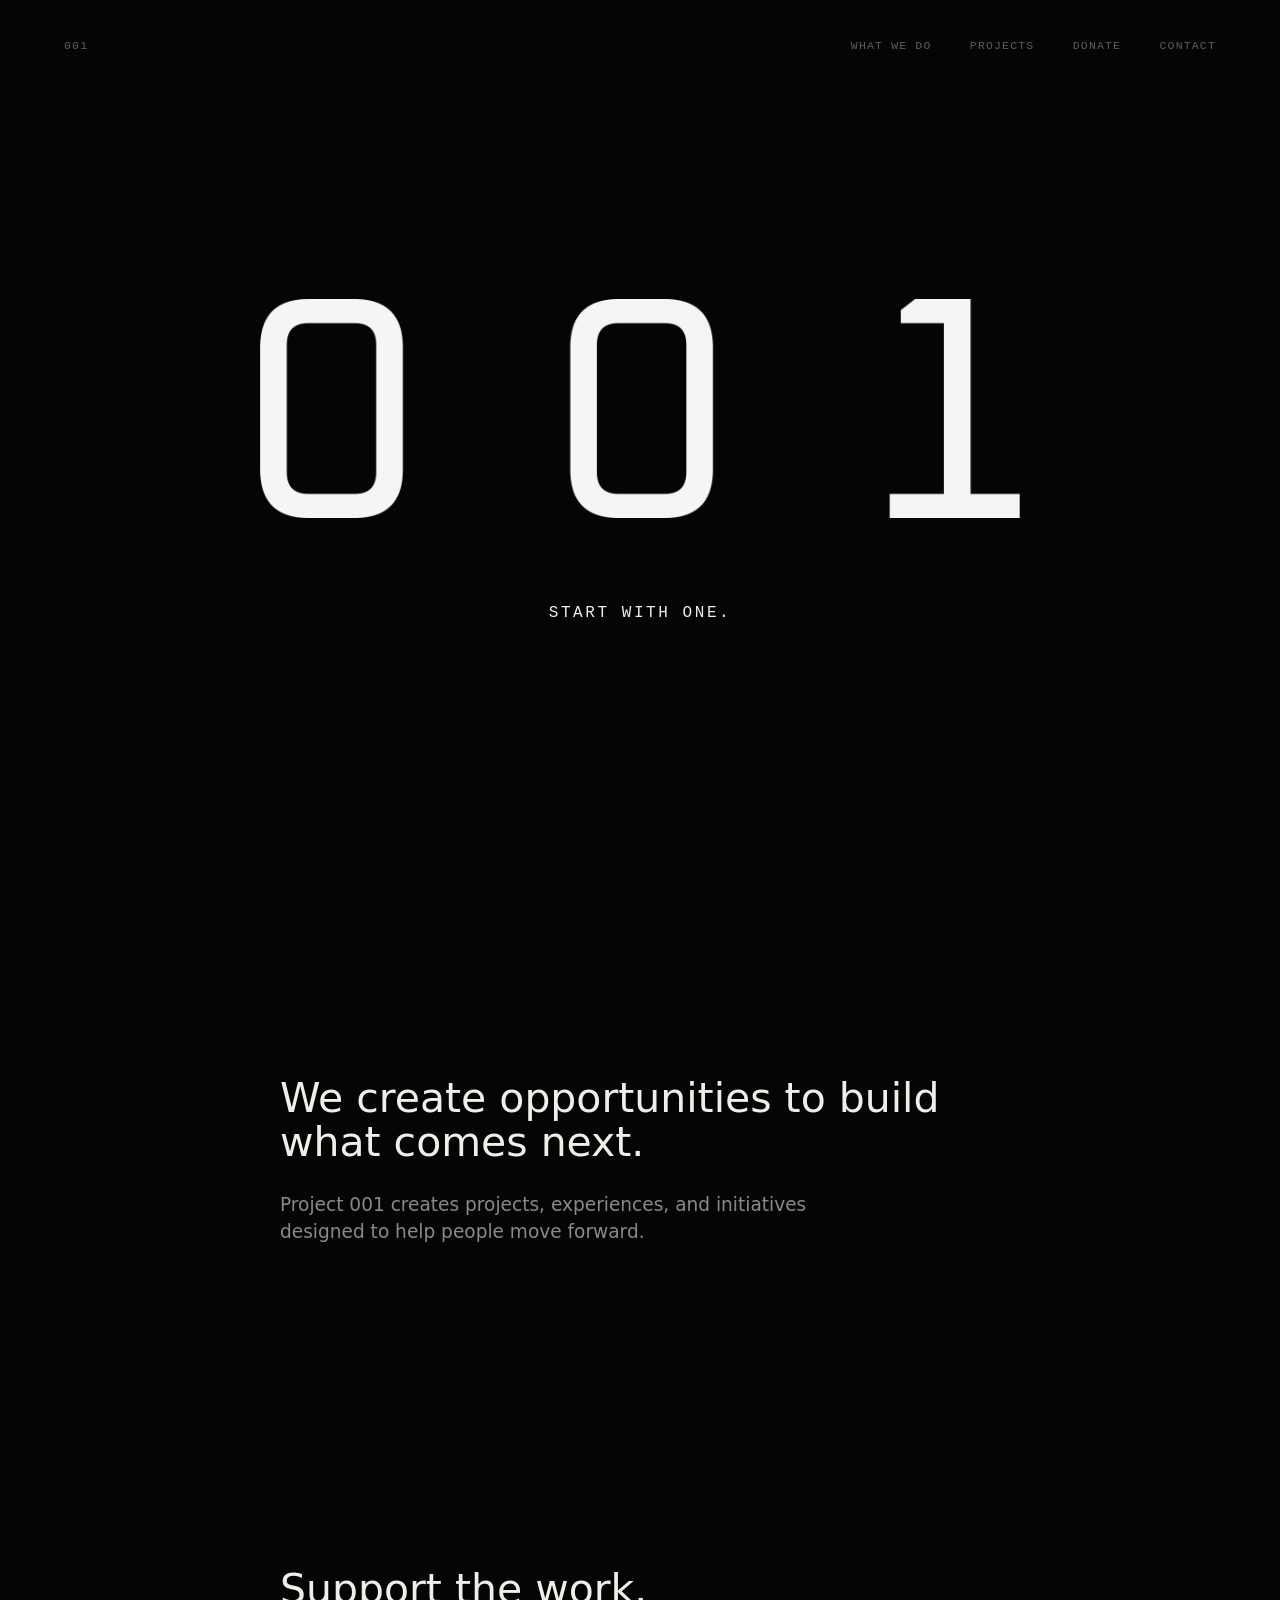
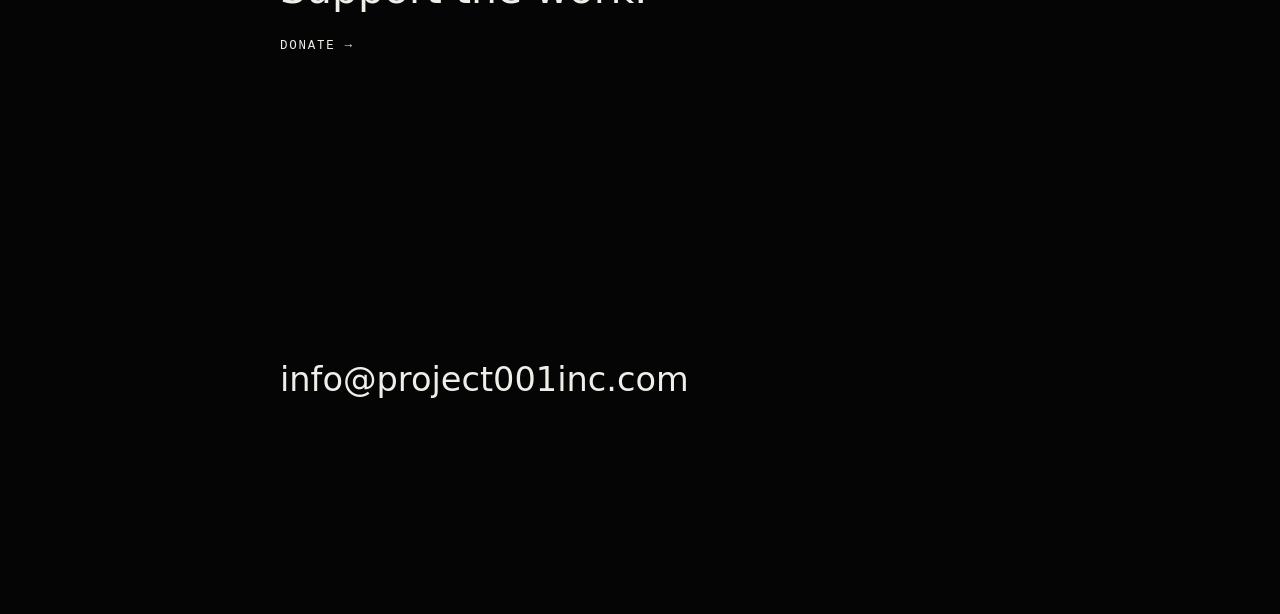
==== index.html @ 3050337a "Force refreshed project styles" ====
<!doctype html>
<html lang="en">
  <head>
    <meta charset="utf-8">
    <meta name="viewport" content="width=device-width, initial-scale=1">
    <title>Project 001 Inc. | Start With One</title>
    <meta
      name="description"
      content="Project 001 creates projects, experiences, and initiatives designed to help people move forward."
    >
    <meta name="robots" content="index,follow">
    <meta name="theme-color" content="#050505">
    <link rel="canonical" href="https://project001inc.com/">

    <meta property="og:type" content="website">
    <meta property="og:title" content="Project 001 Inc.">
    <meta property="og:description" content="Start with one.">
    <meta property="og:url" content="https://project001inc.com/">
    <meta property="og:image" content="https://project001inc.com/assets/001-symbol-blk.png">
    <meta name="twitter:card" content="summary_large_image">
    <meta name="twitter:title" content="Project 001 Inc.">
    <meta name="twitter:description" content="Start with one.">
    <meta name="twitter:image" content="https://project001inc.com/assets/001-symbol-blk.png">

    <link rel="icon" href="assets/favicon.png?v=3" type="image/png" sizes="30x30">
    <link rel="apple-touch-icon" href="assets/001-symbol-blk.png">
    <link rel="stylesheet" href="styles.css?v=20261002-projects">
  </head>
  <body>
    <a class="skip-link" href="#main">Skip to content</a>

    <header class="site-header" aria-label="Primary navigation">
      <a class="nav-mark" href="#top" aria-label="Project 001 home">001</a>
      <nav class="nav-links" aria-label="Main menu">
        <a href="#what-we-do">What We Do</a>
        <a href="/projects">Projects</a>
        <a href="#donate">Donate</a>
        <a href="#contact">Contact</a>
      </nav>
    </header>

    <main id="main">
      <section class="hero" id="top" aria-labelledby="site-title">
        <h1 class="visually-hidden" id="site-title">Project 001 Inc.</h1>
        <img class="hero-symbol" src="assets/001-symbol-wht.png" alt="001">
        <p>START WITH ONE.</p>
      </section>

      <section class="section" id="what-we-do" aria-labelledby="what-title">
        <h2 id="what-title">We create opportunities to build what comes next.</h2>
        <p>
          Project 001 creates projects, experiences, and initiatives designed to help
          people move forward.
        </p>
      </section>

      <section class="section donate" id="donate" aria-labelledby="donate-title">
        <h2 id="donate-title">Support the work.</h2>
        <a href="https://www.zeffy.com/en-US/donation-form/support-our-mission-13">DONATE &rarr;</a>
      </section>

      <section class="section contact" id="contact" aria-label="Contact">
        <a href="mailto:info@project001inc.com">info@project001inc.com</a>
      </section>
    </main>
  </body>
</html>
---- styles.css ----
:root {
  --bg: #050505;
  --text: #efeee8;
  --muted: #8a8a84;
  --quiet: #5d5d58;
  --mono: "SFMono-Regular", "Roboto Mono", "Cascadia Code", Menlo, Consolas, monospace;
  --sans: Inter, ui-sans-serif, system-ui, -apple-system, BlinkMacSystemFont, "Segoe UI", sans-serif;
}

*,
*::before,
*::after {
  box-sizing: border-box;
}

html {
  scroll-behavior: smooth;
  background: var(--bg);
}

body {
  margin: 0;
  color: var(--text);
  background: var(--bg);
  font-family: var(--sans);
  line-height: 1.45;
  text-rendering: optimizeLegibility;
}

img {
  display: block;
  max-width: 100%;
}

video {
  display: block;
  max-width: 100%;
}

a {
  color: inherit;
  text-decoration: none;
}

a:focus-visible {
  outline: 1px solid var(--text);
  outline-offset: 6px;
}

.visually-hidden {
  position: absolute;
  width: 1px;
  height: 1px;
  overflow: hidden;
  clip: rect(0, 0, 0, 0);
  white-space: nowrap;
}

.skip-link {
  position: fixed;
  top: 18px;
  left: 18px;
  z-index: 100;
  transform: translateY(-160%);
  background: var(--text);
  color: var(--bg);
  padding: 8px 10px;
  font-family: var(--mono);
  font-size: 0.7rem;
}

.skip-link:focus {
  transform: translateY(0);
}

.site-header {
  position: fixed;
  inset: 0 0 auto;
  z-index: 10;
  display: flex;
  align-items: center;
  justify-content: space-between;
  gap: 24px;
  padding: clamp(18px, 3vw, 38px) clamp(18px, 5vw, 72px);
  color: var(--quiet);
  font-family: var(--mono);
  font-size: 0.72rem;
  letter-spacing: 0.1em;
  text-transform: uppercase;
}

.nav-mark,
.nav-links a {
  transition: color 160ms ease;
}

.nav-mark:hover,
.nav-links a:hover {
  color: var(--text);
}

.nav-links {
  display: flex;
  flex-wrap: wrap;
  justify-content: flex-end;
  gap: clamp(16px, 3vw, 42px);
}

.hero {
  min-height: 100svh;
  display: flex;
  flex-direction: column;
  align-items: center;
  justify-content: center;
  padding: 120px 24px 96px;
  text-align: center;
}

.hero-symbol {
  width: min(760px, 84vw);
  opacity: 0.96;
}

.hero p {
  margin: clamp(46px, 7vw, 84px) 0 0;
  color: var(--text);
  font-family: var(--mono);
  font-size: clamp(0.82rem, 1.3vw, 1rem);
  letter-spacing: 0.16em;
  text-transform: uppercase;
}

.section {
  width: min(720px, calc(100% - 48px));
  min-height: 58svh;
  margin: 0 auto;
  display: flex;
  flex-direction: column;
  justify-content: center;
  padding: 16vh 0;
  scroll-margin-top: 90px;
}

h2 {
  max-width: 680px;
  margin: 0;
  color: var(--text);
  font-size: clamp(1.65rem, 3.2vw, 2.65rem);
  font-weight: 360;
  line-height: 1.08;
  letter-spacing: 0;
}

.section p {
  max-width: 560px;
  margin: 28px 0 0;
  color: var(--muted);
  font-size: clamp(1rem, 1.45vw, 1.16rem);
  font-weight: 350;
}

.donate {
  min-height: 42svh;
}

.donate a {
  width: fit-content;
  margin-top: 26px;
  color: var(--text);
  font-family: var(--mono);
  font-size: 0.78rem;
  letter-spacing: 0.14em;
  text-transform: uppercase;
  transition: color 160ms ease, transform 160ms ease;
}

.donate a:hover {
  color: var(--muted);
  transform: translateX(4px);
}

.contact {
  min-height: 46svh;
  padding-bottom: 22vh;
}

.contact a {
  width: fit-content;
  color: var(--text);
  font-size: clamp(1.24rem, 3vw, 2.1rem);
  font-weight: 320;
  letter-spacing: 0;
  overflow-wrap: anywhere;
  transition: color 160ms ease;
}

.contact a:hover {
  color: var(--muted);
}

.page {
  width: min(1120px, calc(100% - 48px));
  min-height: 100svh;
  margin: 0 auto;
  padding: clamp(132px, 18vh, 220px) 0 clamp(90px, 16vh, 180px);
}

.page-narrow {
  width: min(760px, calc(100% - 48px));
}

.page h1,
.project-title {
  margin: 0;
  color: var(--text);
  font-size: clamp(2.3rem, 7vw, 6.2rem);
  font-weight: 320;
  line-height: 0.96;
  letter-spacing: 0;
}

.page h1 {
  text-transform: uppercase;
}

.page-intro {
  margin: 28px 0 0;
  color: var(--muted);
  font-size: clamp(1rem, 1.45vw, 1.16rem);
  font-weight: 350;
}

.project-index {
  margin-top: clamp(72px, 12vw, 140px);
}

.project-row {
  display: grid;
  grid-template-columns: minmax(0, 1fr) minmax(150px, 240px) auto;
  gap: clamp(18px, 4vw, 58px);
  align-items: baseline;
  padding: clamp(30px, 5vw, 58px) 0;
  border-top: 1px solid rgba(239, 238, 232, 0.12);
  color: var(--text);
  transition: color 160ms ease;
}

.project-row:last-child {
  border-bottom: 1px solid rgba(239, 238, 232, 0.12);
}

.project-row strong {
  font-size: clamp(1.8rem, 4.6vw, 4.7rem);
  font-weight: 320;
  line-height: 1;
  letter-spacing: 0;
}

.project-row span,
.project-row em {
  color: var(--quiet);
  font-family: var(--mono);
  font-size: 0.72rem;
  font-style: normal;
  letter-spacing: 0.1em;
  line-height: 1.7;
  text-transform: uppercase;
}

.project-row:hover span,
.project-row:hover em {
  color: var(--muted);
}

.project-detail {
  width: min(1120px, calc(100% - 48px));
  margin: 0 auto;
  padding: clamp(132px, 18vh, 220px) 0 clamp(90px, 16vh, 180px);
}

.project-description {
  max-width: 740px;
  margin: clamp(34px, 6vw, 64px) 0 0;
  color: var(--muted);
  font-size: clamp(1.08rem, 1.7vw, 1.38rem);
  font-weight: 350;
}

.partner-line,
.history-line {
  margin: 24px 0 0;
  color: var(--quiet);
  font-family: var(--mono);
  font-size: 0.72rem;
  letter-spacing: 0.1em;
  text-transform: uppercase;
}

.impact-list {
  display: grid;
  grid-template-columns: repeat(auto-fit, minmax(min(100%, 240px), 1fr));
  gap: clamp(32px, 6vw, 72px);
  margin: clamp(86px, 13vw, 150px) 0;
}

.impact-item strong {
  display: block;
  color: var(--text);
  font-size: clamp(2.5rem, 7vw, 5.8rem);
  font-weight: 300;
  line-height: 0.95;
  letter-spacing: 0;
  text-transform: uppercase;
}

.impact-item .impact-text {
  font-size: clamp(2rem, 3.5vw, 3rem);
  line-height: 1;
}

.impact-item span {
  display: block;
  margin-top: 14px;
  color: var(--quiet);
  font-family: var(--mono);
  font-size: 0.72rem;
  letter-spacing: 0.12em;
  line-height: 1.45;
  text-transform: uppercase;
}

.media-stack {
  display: grid;
  gap: clamp(28px, 5vw, 62px);
}

.media-grid {
  display: grid;
  grid-template-columns: repeat(2, minmax(0, 1fr));
  gap: clamp(24px, 4vw, 44px);
}

.project-media img,
.project-video {
  width: 100%;
  height: auto;
  background: #0b0b0b;
}

.project-video {
  max-width: 560px;
  margin: 0 auto;
  object-fit: contain;
}

.back-link {
  display: inline-flex;
  width: fit-content;
  margin-top: clamp(64px, 10vw, 120px);
  color: var(--quiet);
  font-family: var(--mono);
  font-size: 0.72rem;
  letter-spacing: 0.12em;
  text-transform: uppercase;
  transition: color 160ms ease, transform 160ms ease;
}

.back-link:hover {
  color: var(--text);
  transform: translateX(-4px);
}

@media (max-width: 640px) {
  .site-header {
    align-items: flex-start;
    flex-direction: column;
    gap: 18px;
    position: absolute;
  }

  .nav-links {
    justify-content: flex-start;
    gap: 14px 22px;
  }

  .hero {
    padding-inline: 18px;
  }

  .hero-symbol {
    width: min(92vw, 520px);
  }

  .section {
    width: calc(100% - 36px);
    min-height: 54svh;
  }

  .page,
  .page-narrow,
  .project-detail {
    width: calc(100% - 36px);
    padding-top: 150px;
  }

  .project-row,
  .media-grid {
    grid-template-columns: 1fr;
  }

  .project-row {
    gap: 14px;
    align-items: start;
  }

  .impact-item .impact-text {
    font-size: clamp(1.9rem, 11vw, 3rem);
  }
}

@media (prefers-reduced-motion: reduce) {
  *,
  *::before,
  *::after {
    scroll-behavior: auto !important;
    transition-duration: 0.01ms !important;
    animation-duration: 0.01ms !important;
    animation-iteration-count: 1 !important;
  }
}
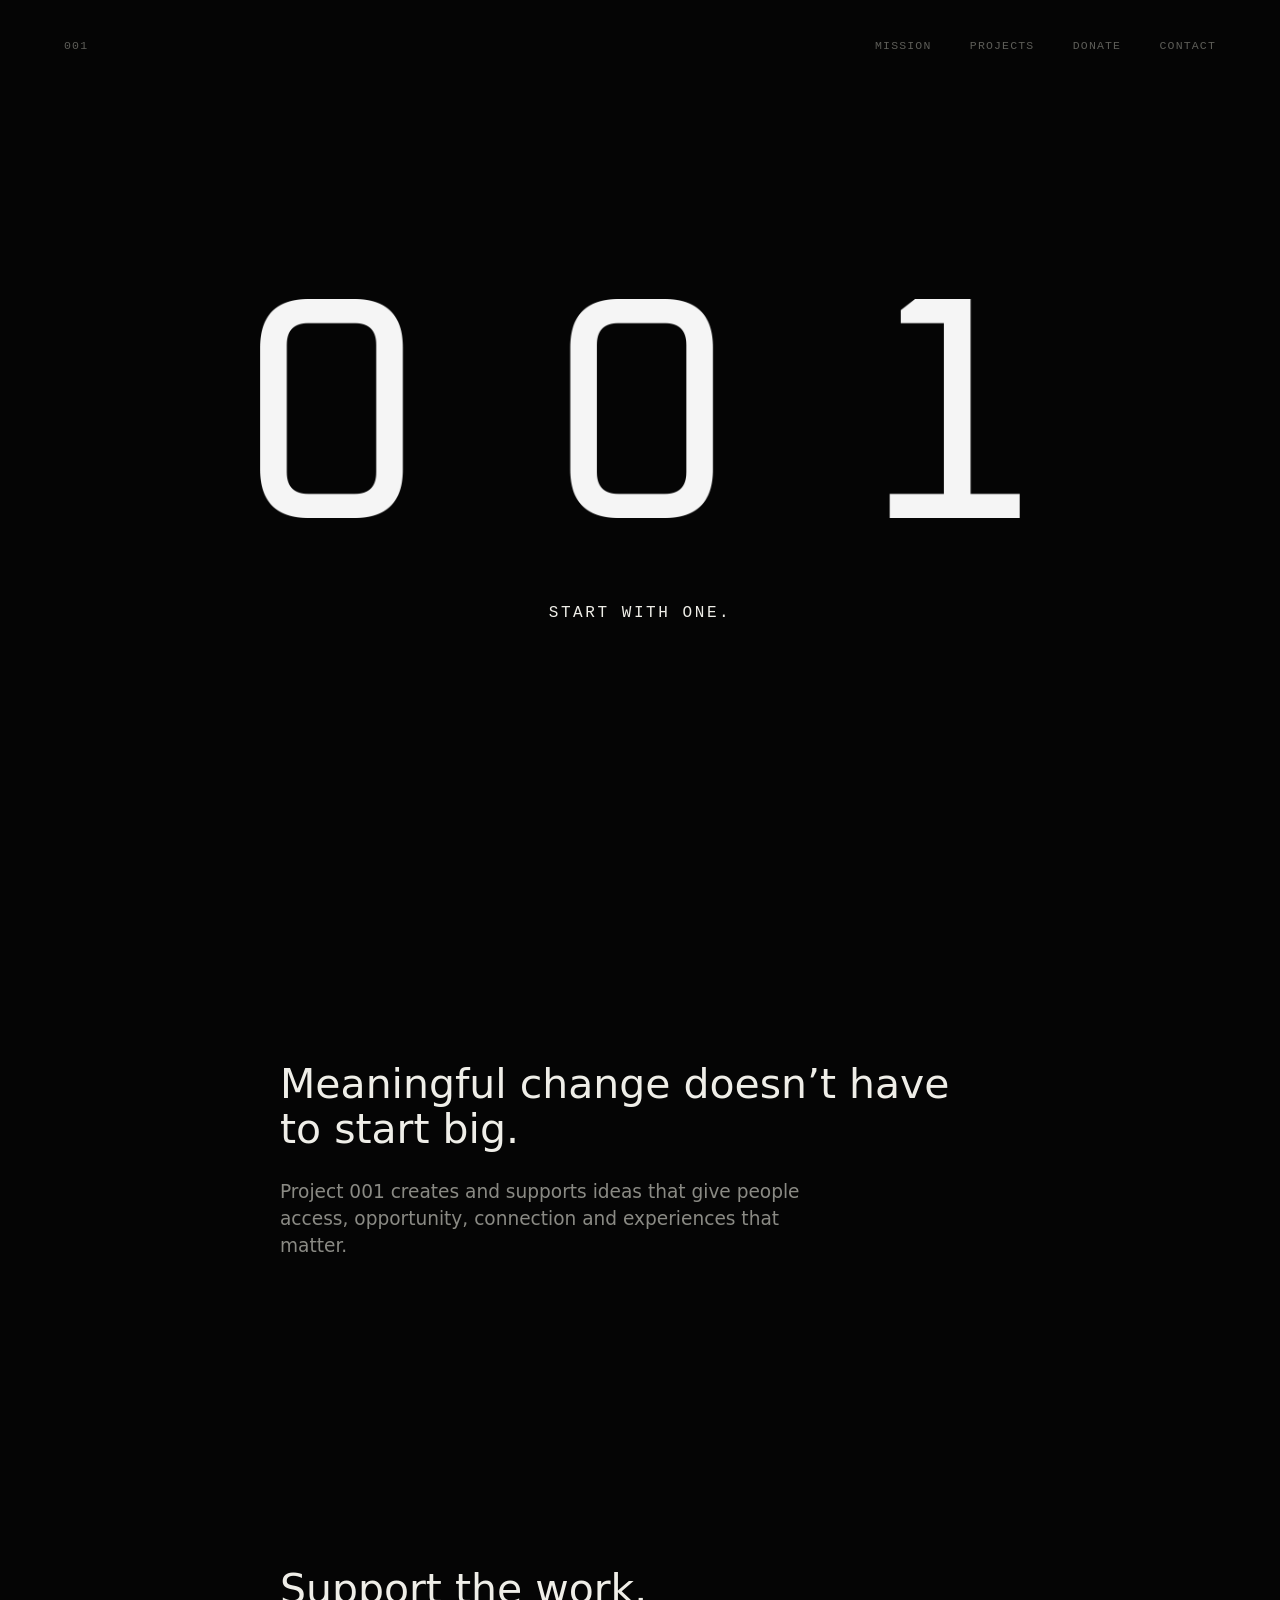
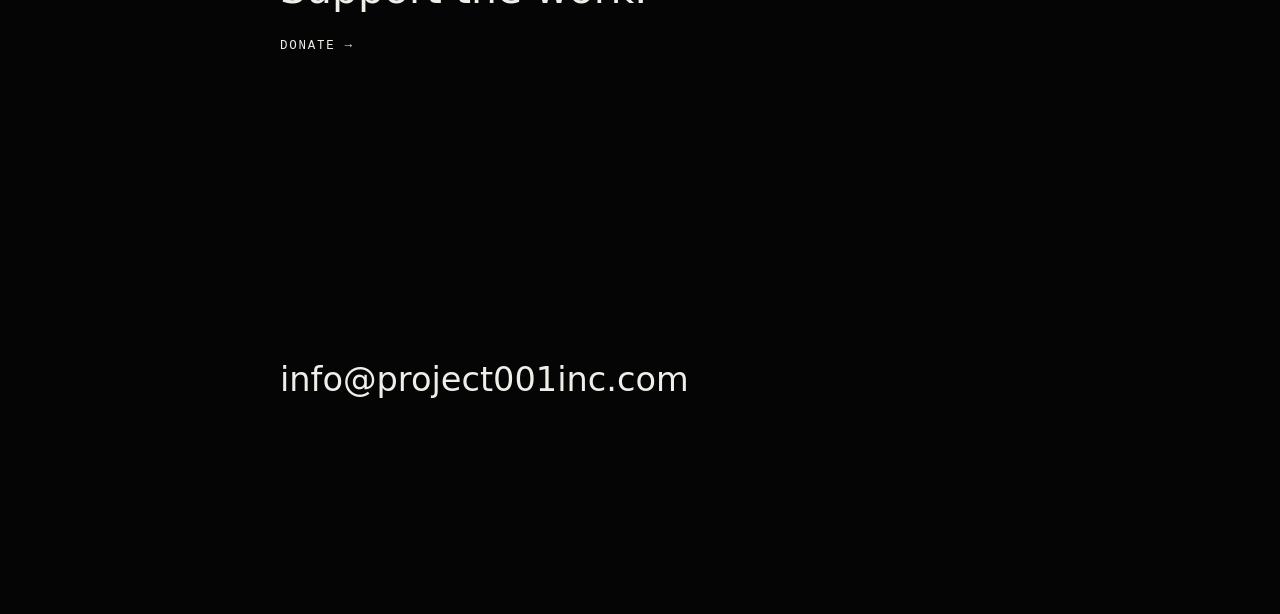
==== commit 3b54a68b: "Add mission page" ====
--- a/index.html
+++ b/index.html
@@ -24,7 +24,7 @@
 
     <link rel="icon" href="assets/favicon.png?v=3" type="image/png" sizes="30x30">
     <link rel="apple-touch-icon" href="assets/001-symbol-blk.png">
-    <link rel="stylesheet" href="styles.css?v=20261002-projects">
+    <link rel="stylesheet" href="styles.css?v=20261002-mission-1">
   </head>
   <body>
     <a class="skip-link" href="#main">Skip to content</a>
@@ -32,7 +32,7 @@
     <header class="site-header" aria-label="Primary navigation">
       <a class="nav-mark" href="#top" aria-label="Project 001 home">001</a>
       <nav class="nav-links" aria-label="Main menu">
-        <a href="#what-we-do">What We Do</a>
+        <a href="/mission/">Mission</a>
         <a href="/projects">Projects</a>
         <a href="#donate">Donate</a>
         <a href="#contact">Contact</a>
@@ -46,11 +46,11 @@
         <p>START WITH ONE.</p>
       </section>
 
-      <section class="section" id="what-we-do" aria-labelledby="what-title">
-        <h2 id="what-title">We create opportunities to build what comes next.</h2>
+      <section class="section" id="mission" aria-labelledby="mission-title">
+        <h2 id="mission-title">Meaningful change doesn&rsquo;t have to start big.</h2>
         <p>
-          Project 001 creates projects, experiences, and initiatives designed to help
-          people move forward.
+          Project 001 creates and supports ideas that give people access,
+          opportunity, connection and experiences that matter.
         </p>
       </section>
 
--- a/styles.css
+++ b/styles.css
@@ -30,6 +30,7 @@
 img {
   display: block;
   max-width: 100%;
+  height: auto;
 }
 
 video {
@@ -45,6 +46,20 @@
 a:focus-visible {
   outline: 1px solid var(--text);
   outline-offset: 6px;
+}
+
+button {
+  font: inherit;
+}
+
+button:focus-visible {
+  outline: 1px solid var(--text);
+  outline-offset: 6px;
+}
+
+.video-modal-open,
+.video-modal-open body {
+  overflow: hidden;
 }
 
 .visually-hidden {
@@ -230,6 +245,31 @@
   font-weight: 350;
 }
 
+.mission-page p {
+  max-width: 620px;
+  margin: 30px 0 0;
+  color: var(--muted);
+  font-size: clamp(1rem, 1.45vw, 1.16rem);
+  font-weight: 350;
+}
+
+.mission-page .mission-statement {
+  margin-top: clamp(42px, 7vw, 72px);
+  color: var(--text);
+  font-size: clamp(1.35rem, 2.4vw, 2rem);
+  font-weight: 350;
+  line-height: 1.14;
+}
+
+.mission-page .mission-closing {
+  margin-top: clamp(52px, 8vw, 86px);
+  color: var(--text);
+  font-family: var(--mono);
+  font-size: 0.78rem;
+  letter-spacing: 0.16em;
+  text-transform: uppercase;
+}
+
 .project-index {
   margin-top: clamp(72px, 12vw, 140px);
 }
@@ -286,6 +326,27 @@
   font-weight: 350;
 }
 
+.project-cta {
+  display: inline-flex;
+  width: fit-content;
+  margin-top: 28px;
+  padding: 0;
+  border: 0;
+  color: var(--text);
+  background: transparent;
+  cursor: pointer;
+  font-family: var(--mono);
+  font-size: 0.72rem;
+  letter-spacing: 0.14em;
+  text-transform: uppercase;
+  transition: color 160ms ease, transform 160ms ease;
+}
+
+.project-cta:hover {
+  color: var(--muted);
+  transform: translateX(4px);
+}
+
 .partner-line,
 .history-line {
   margin: 24px 0 0;
@@ -298,9 +359,14 @@
 
 .impact-list {
   display: grid;
-  grid-template-columns: repeat(auto-fit, minmax(min(100%, 240px), 1fr));
-  gap: clamp(32px, 6vw, 72px);
-  margin: clamp(86px, 13vw, 150px) 0;
+  grid-template-columns: repeat(auto-fit, minmax(min(100%, 170px), 1fr));
+  align-items: start;
+  gap: clamp(30px, 5vw, 56px);
+  margin: clamp(78px, 12vw, 132px) 0;
+}
+
+.impact-item {
+  align-self: start;
 }
 
 .impact-item strong {
@@ -314,8 +380,8 @@
 }
 
 .impact-item .impact-text {
-  font-size: clamp(2rem, 3.5vw, 3rem);
-  line-height: 1;
+  font-size: clamp(1.5rem, 2vw, 2rem);
+  line-height: 1.06;
 }
 
 .impact-item span {
@@ -331,7 +397,7 @@
 
 .media-stack {
   display: grid;
-  gap: clamp(28px, 5vw, 62px);
+  gap: clamp(32px, 5vw, 62px);
 }
 
 .media-grid {
@@ -340,17 +406,192 @@
   gap: clamp(24px, 4vw, 44px);
 }
 
-.project-media img,
-.project-video {
+.project-media {
+  margin: 0;
+}
+
+.project-media img {
   width: 100%;
   height: auto;
   background: #0b0b0b;
 }
 
-.project-video {
-  max-width: 560px;
+.media-crop img {
+  height: 100%;
+  object-fit: cover;
+}
+
+.media-crop {
+  overflow: hidden;
+}
+
+.media-wide {
+  width: 100%;
+}
+
+.media-medium {
+  width: min(760px, 100%);
+  margin-inline: auto;
+}
+
+.media-object {
+  margin-inline: auto;
+}
+
+.video-modal {
+  position: fixed;
+  inset: 0;
+  z-index: 40;
+  display: grid;
+  place-items: center;
+  padding: 24px;
+  background: rgba(5, 5, 5, 0.9);
+}
+
+.video-modal[hidden] {
+  display: none;
+}
+
+.video-modal__panel {
+  width: min(820px, 100%);
+  padding: clamp(18px, 3vw, 32px) 0 0;
+  border-top: 1px solid rgba(239, 238, 232, 0.16);
+}
+
+.video-modal__header {
+  display: flex;
+  align-items: baseline;
+  justify-content: space-between;
+  gap: 24px;
+  margin-bottom: 18px;
+}
+
+.video-modal__title,
+.video-modal__close {
+  margin: 0;
+  color: var(--quiet);
+  background: transparent;
+  border: 0;
+  font-family: var(--mono);
+  font-size: 0.72rem;
+  letter-spacing: 0.14em;
+  line-height: 1.45;
+  text-transform: uppercase;
+}
+
+.video-modal__close {
+  padding: 0;
+  color: var(--text);
+  cursor: pointer;
+  transition: color 160ms ease;
+}
+
+.video-modal__close:hover {
+  color: var(--muted);
+}
+
+.video-modal__video {
+  width: 100%;
+  max-height: min(76vh, 760px);
   margin: 0 auto;
+  background: #000;
   object-fit: contain;
+}
+
+.game-panel {
+  aspect-ratio: 16 / 9;
+}
+
+.game-secondary-grid {
+  grid-template-columns: repeat(3, minmax(0, 1fr));
+}
+
+.game-secondary-grid .project-media {
+  aspect-ratio: 4 / 5;
+}
+
+.game-panel img,
+.game-secondary-grid img {
+  width: 100%;
+  height: 100%;
+  object-fit: cover;
+}
+
+.game-panel img {
+  object-position: center 49%;
+}
+
+.game-audience-one img {
+  object-position: center 54%;
+}
+
+.game-audience-two img {
+  object-position: center 58%;
+}
+
+.game-presentation img {
+  object-position: center 52%;
+}
+
+.fineprint-media {
+  grid-template-columns: minmax(0, 0.703fr) minmax(0, 1.408fr);
+  align-items: center;
+  gap: clamp(32px, 5vw, 58px);
+}
+
+.fineprint-media img {
+  background: transparent;
+}
+
+.fineprint-cover {
+  width: 100%;
+}
+
+.fineprint-spread {
+  width: 100%;
+}
+
+.rising-media .rising-group img {
+  width: 100%;
+}
+
+.canam-media .project-media img {
+  width: 100%;
+}
+
+.gem-media {
+  gap: clamp(28px, 4vw, 48px);
+}
+
+.gem-studio-pair {
+  display: grid;
+  grid-template-columns: repeat(2, minmax(0, 1fr));
+  gap: clamp(24px, 4vw, 44px);
+  align-items: start;
+}
+
+.gem-studio-pair .project-media:nth-child(2) {
+  margin-top: 0;
+}
+
+.gem-studio-pair .project-media {
+  aspect-ratio: 4 / 5;
+}
+
+.gem-studio img {
+  object-position: center 76%;
+}
+
+.gem-event {
+  width: 100%;
+  aspect-ratio: 4 / 3;
+}
+
+.gem-event img {
+  width: 100%;
+  height: 100%;
+  object-fit: cover;
+  object-position: center top;
 }
 
 .back-link {
@@ -404,7 +645,9 @@
   }
 
   .project-row,
-  .media-grid {
+  .media-grid,
+  .gem-studio-pair,
+  .fineprint-media {
     grid-template-columns: 1fr;
   }
 
@@ -413,8 +656,43 @@
     align-items: start;
   }
 
-  .impact-item .impact-text {
-    font-size: clamp(1.9rem, 11vw, 3rem);
+  .impact-list {
+    grid-template-columns: repeat(2, minmax(0, 1fr));
+  }
+
+  .game-panel,
+  .game-secondary-grid .project-media,
+  .gem-studio-pair .project-media,
+  .gem-event {
+    aspect-ratio: auto;
+    overflow: visible;
+  }
+
+  .game-panel img,
+  .game-secondary-grid img,
+  .gem-studio img,
+  .gem-event img {
+    width: 100%;
+    height: auto;
+    object-fit: contain;
+  }
+
+  .fineprint-cover {
+    width: min(330px, 82vw);
+  }
+
+  .fineprint-spread {
+    width: 100%;
+  }
+
+  .gem-studio-pair .project-media:nth-child(2) {
+    margin-top: 0;
+  }
+}
+
+@media (max-width: 420px) {
+  .impact-list {
+    grid-template-columns: 1fr;
   }
 }
 
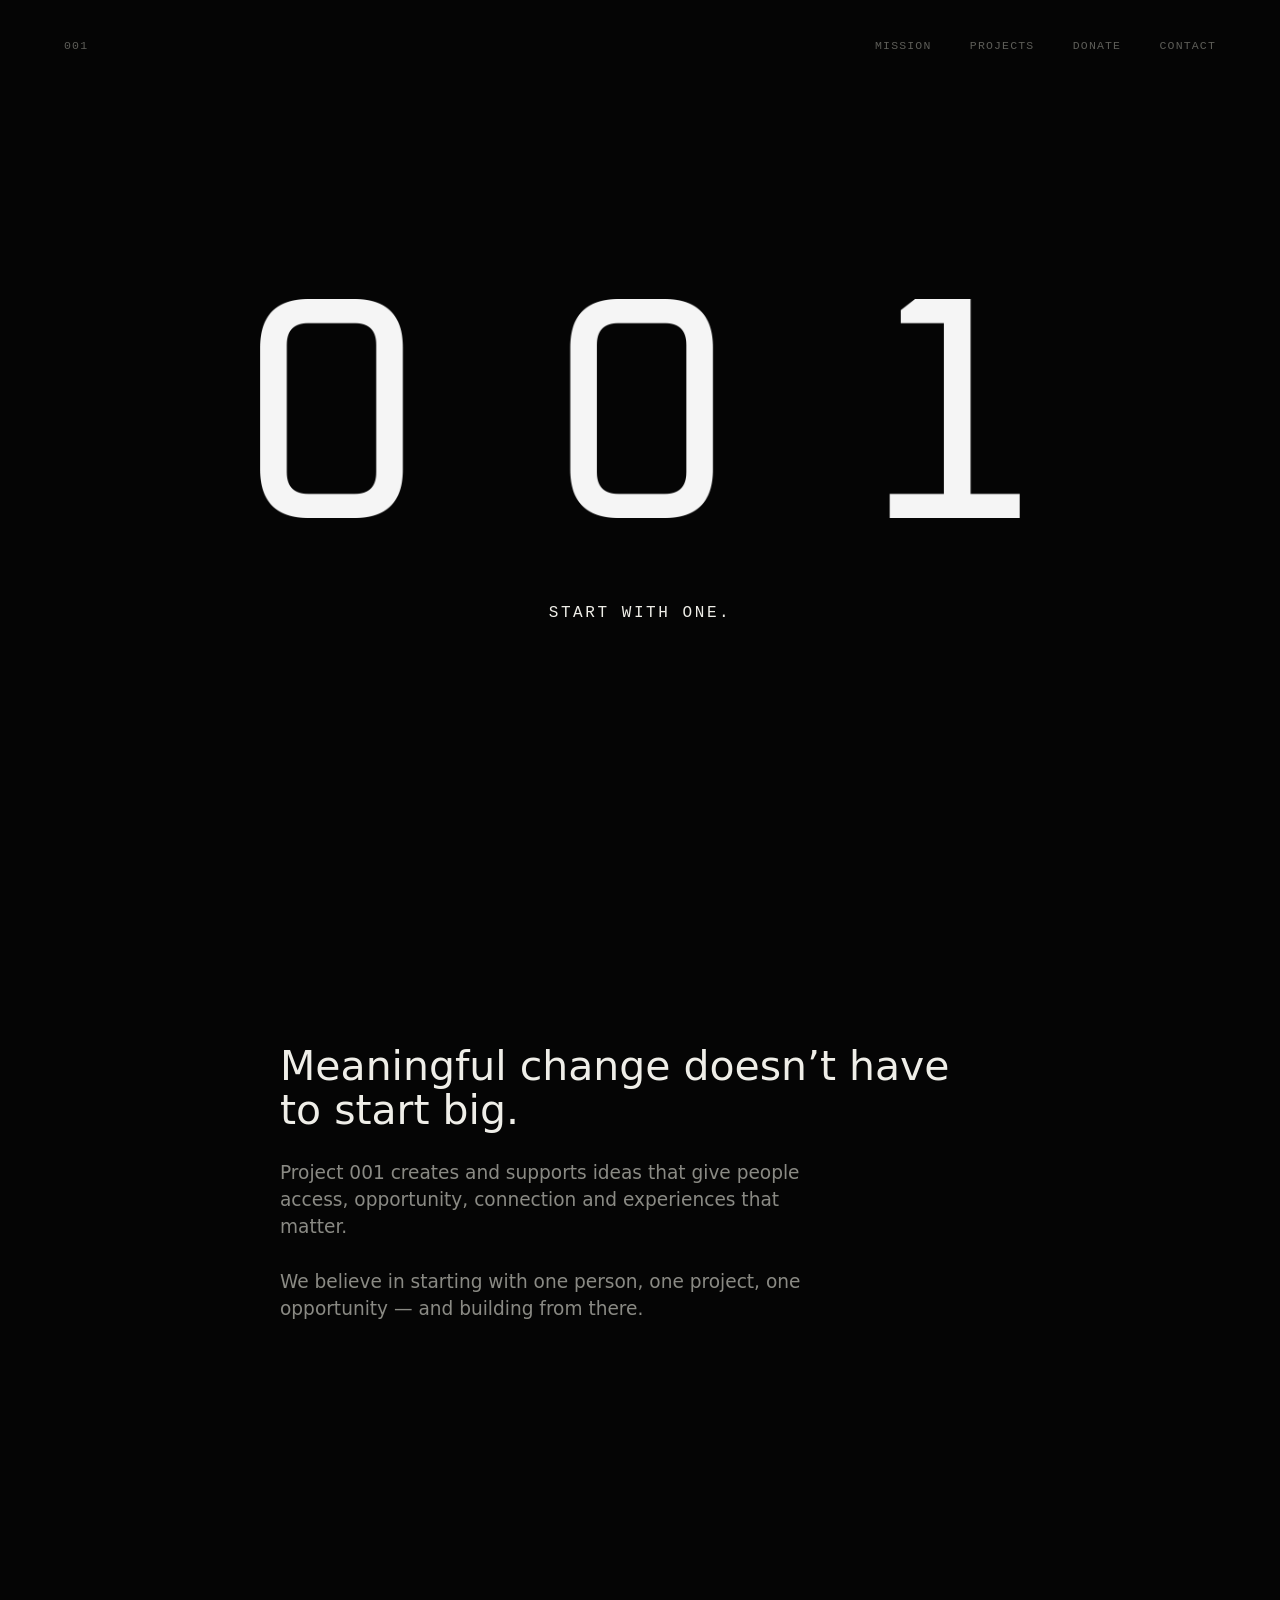
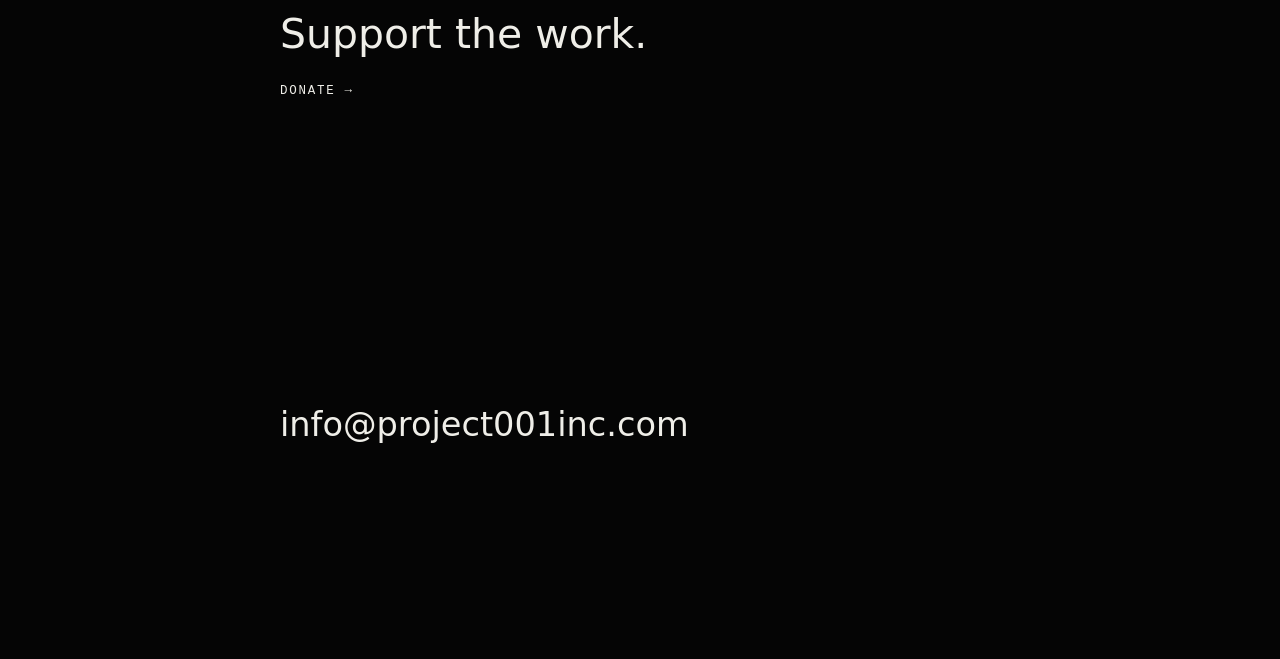
==== commit 4c8a7c35: "Add homepage mission belief line" ====
--- a/index.html
+++ b/index.html
@@ -52,6 +52,10 @@
           Project 001 creates and supports ideas that give people access,
           opportunity, connection and experiences that matter.
         </p>
+        <p>
+          We believe in starting with one person, one project, one opportunity —
+          and building from there.
+        </p>
       </section>
 
       <section class="section donate" id="donate" aria-labelledby="donate-title">
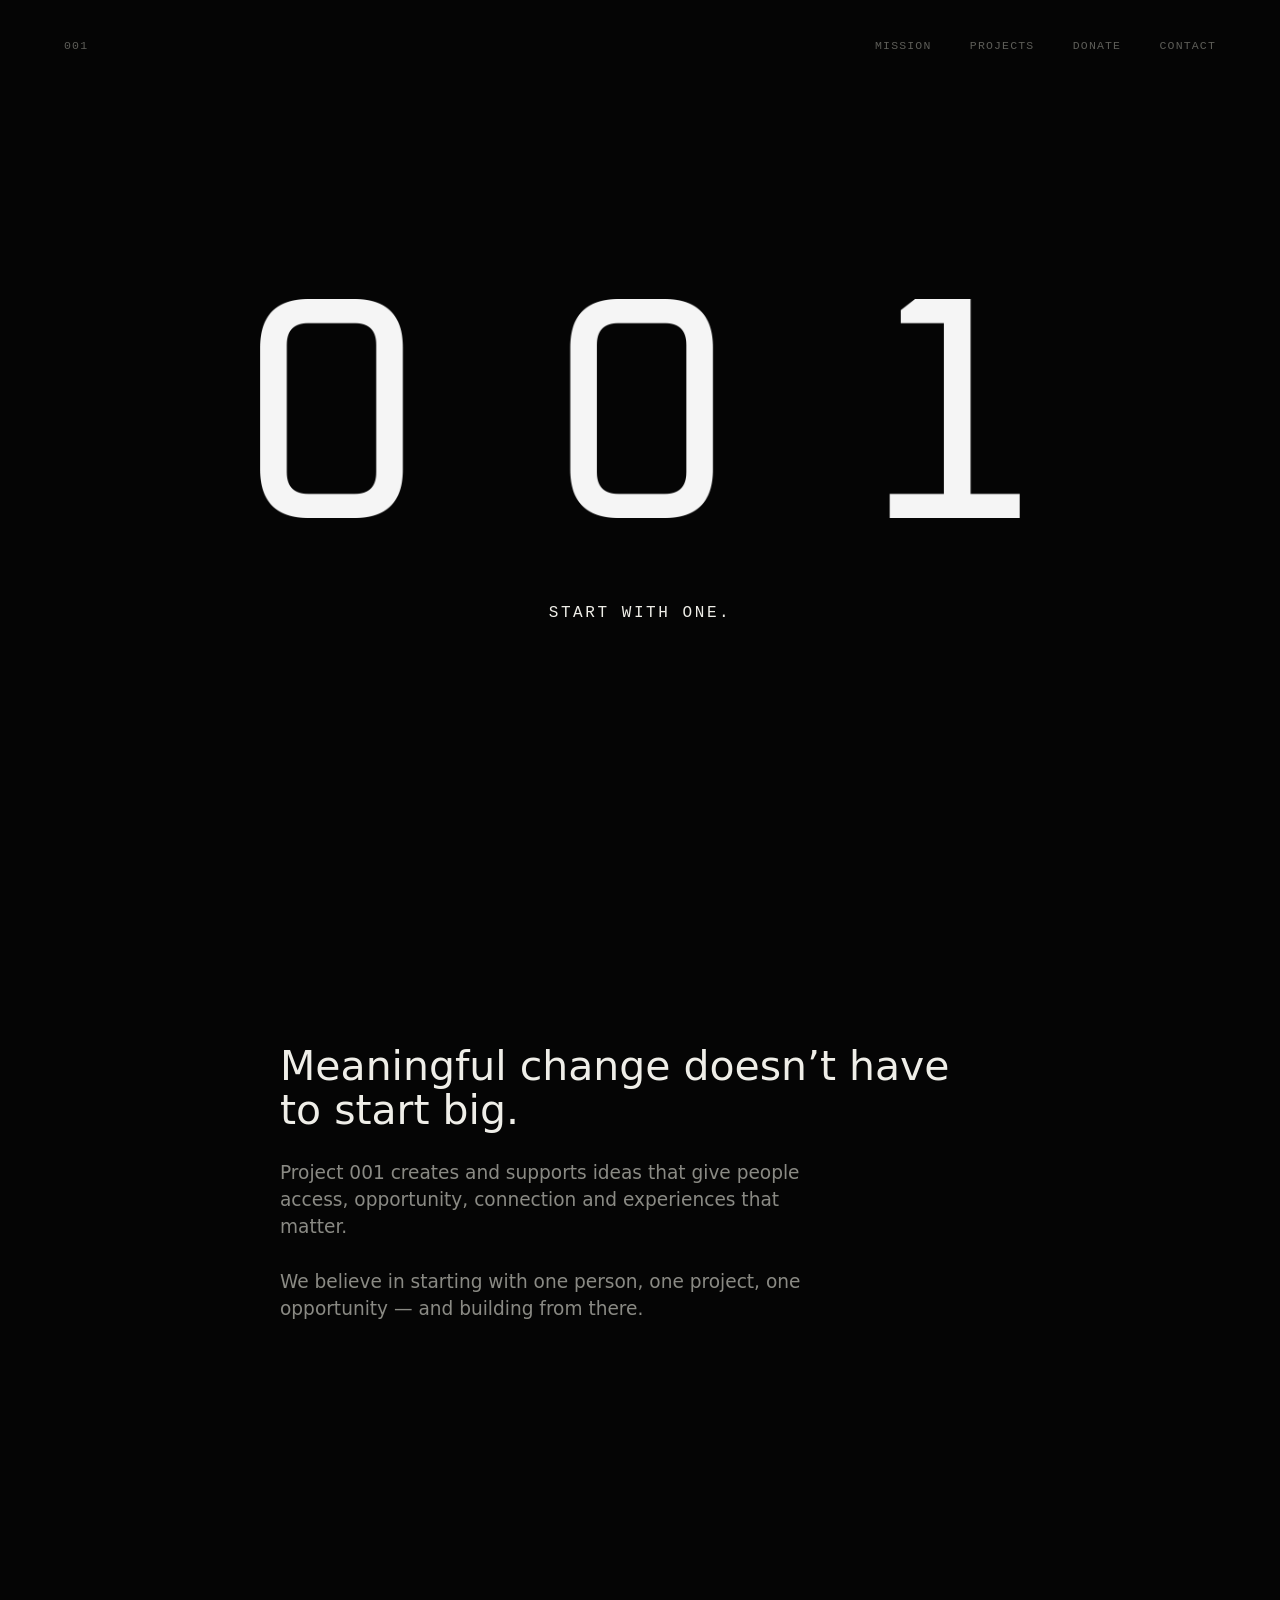
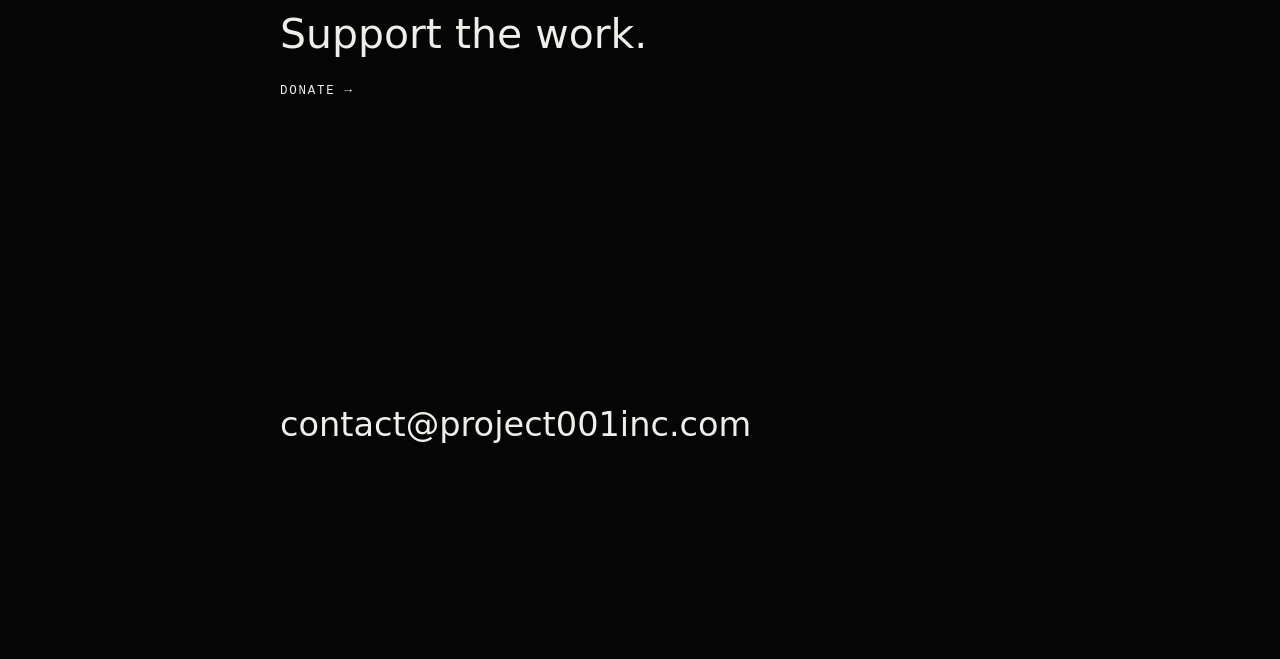
==== commit 6f7b7b44: "Update contact email address" ====
--- a/index.html
+++ b/index.html
@@ -64,7 +64,7 @@
       </section>
 
       <section class="section contact" id="contact" aria-label="Contact">
-        <a href="mailto:info@project001inc.com">info@project001inc.com</a>
+        <a href="mailto:contact@project001inc.com">contact@project001inc.com</a>
       </section>
     </main>
   </body>
